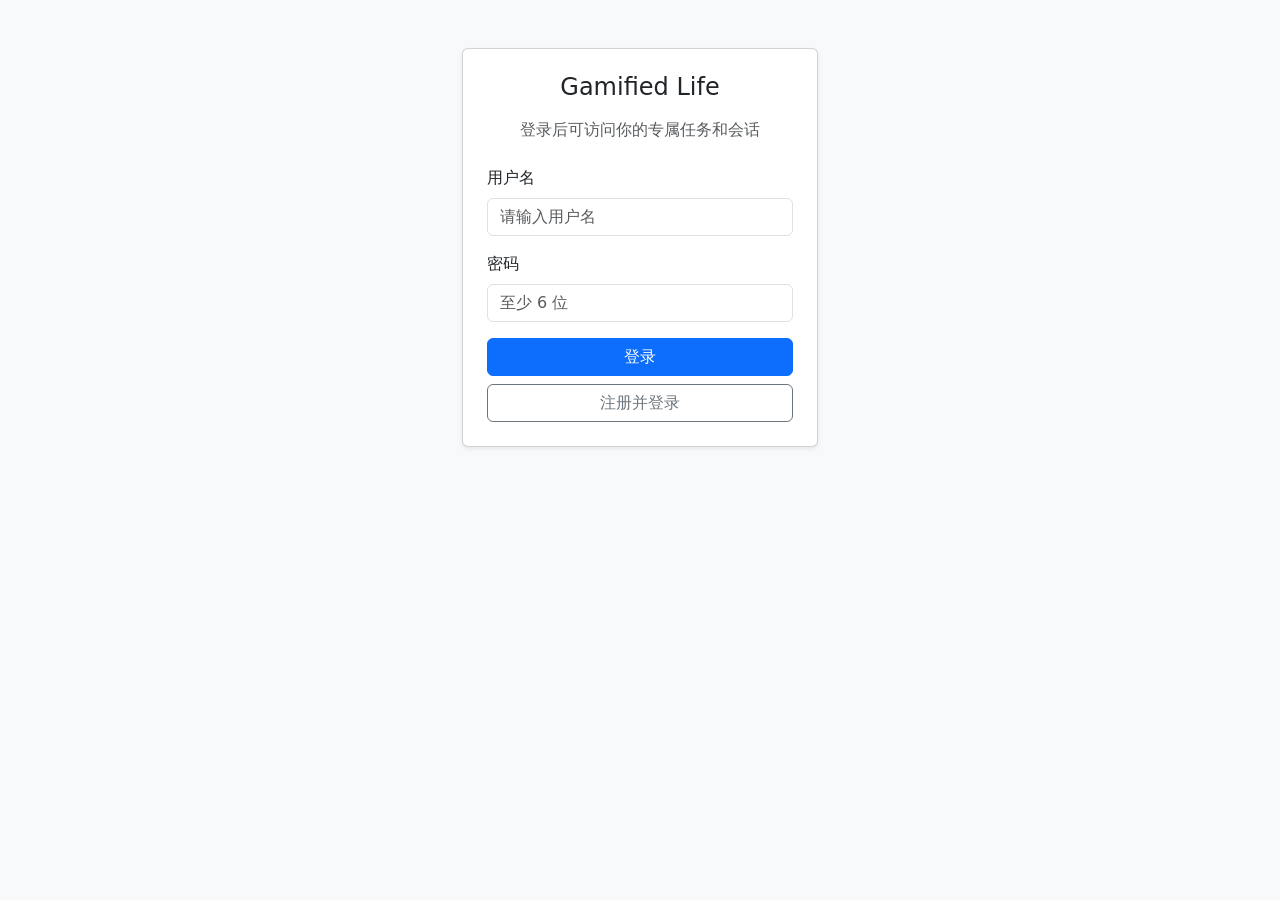
==== app/templates/login.html @ cdbe5302 "形成多用户" ====
<!DOCTYPE html>
<html lang="zh-CN">
<head>
    <meta charset="UTF-8">
    <meta name="viewport" content="width=device-width, initial-scale=1.0">
    <title>登录 - Gamified Life</title>
    <link href="https://cdn.jsdelivr.net/npm/bootstrap@5.3.0-alpha1/dist/css/bootstrap.min.css" rel="stylesheet">
</head>
<body class="bg-light">
    <div class="container py-5">
        <div class="row justify-content-center">
            <div class="col-md-5 col-lg-4">
                <div class="card shadow-sm">
                    <div class="card-body p-4">
                        <h4 class="text-center mb-3">Gamified Life</h4>
                        <p class="text-muted text-center mb-4">登录后可访问你的专属任务和会话</p>

                        <div class="mb-3">
                            <label for="username" class="form-label">用户名</label>
                            <input id="username" type="text" class="form-control" placeholder="请输入用户名">
                        </div>

                        <div class="mb-3">
                            <label for="password" class="form-label">密码</label>
                            <input id="password" type="password" class="form-control" placeholder="至少 6 位">
                        </div>

                        <div id="auth-error" class="alert alert-danger py-2 d-none"></div>

                        <div class="d-grid gap-2">
                            <button class="btn btn-primary" onclick="submitAuth('login')">登录</button>
                            <button class="btn btn-outline-secondary" onclick="submitAuth('register')">注册并登录</button>
                        </div>
                    </div>
                </div>
            </div>
        </div>
    </div>

    <script src="/static/js/login.js"></script>
</body>
</html>
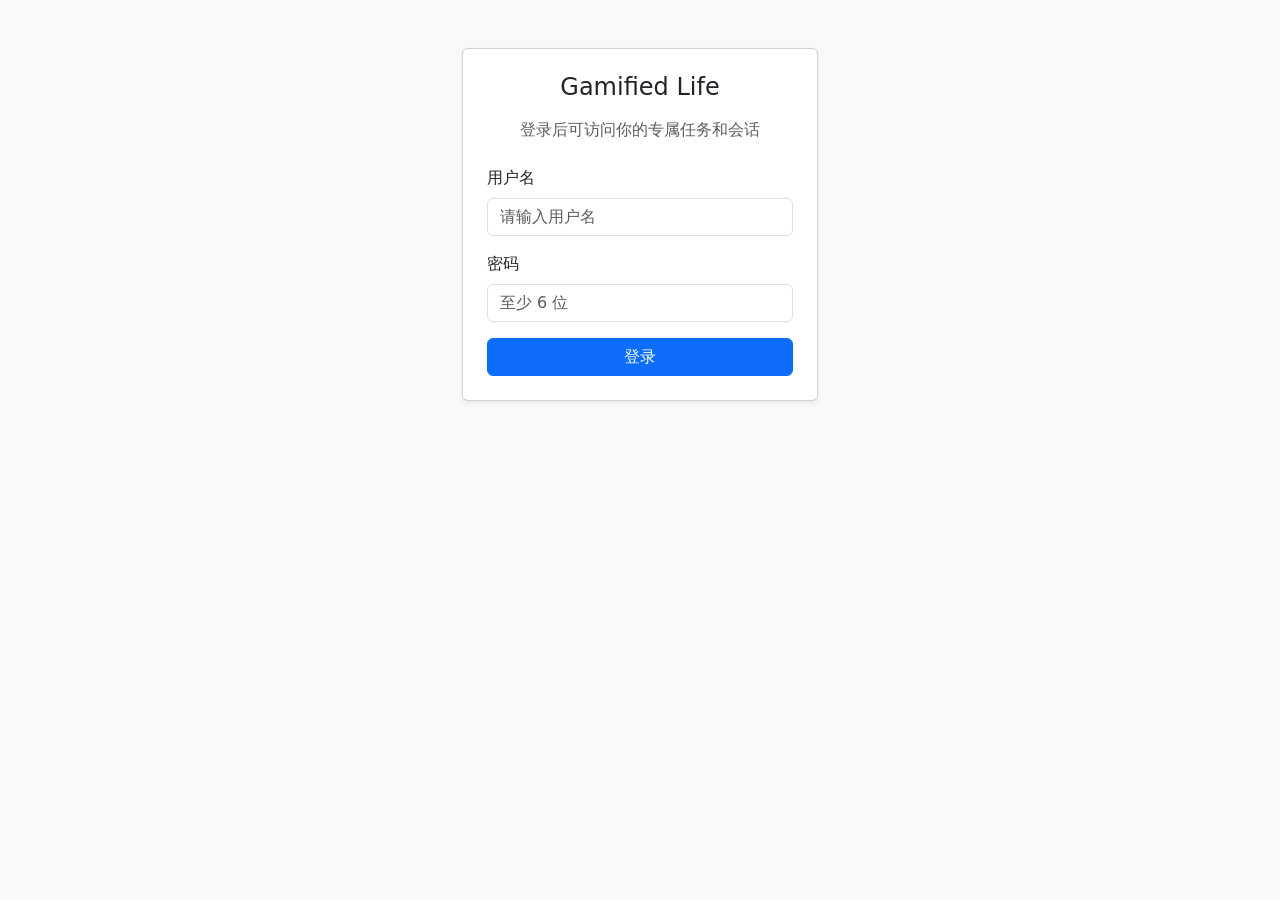
==== commit e84e4e38: "new up" ====
--- a/app/templates/login.html
+++ b/app/templates/login.html
@@ -29,7 +29,7 @@
 
                         <div class="d-grid gap-2">
                             <button class="btn btn-primary" onclick="submitAuth('login')">登录</button>
-                            <button class="btn btn-outline-secondary" onclick="submitAuth('register')">注册并登录</button>
+<!--                            <button class="btn btn-outline-secondary" onclick="submitAuth('register')">注册并登录</button>-->
                         </div>
                     </div>
                 </div>
